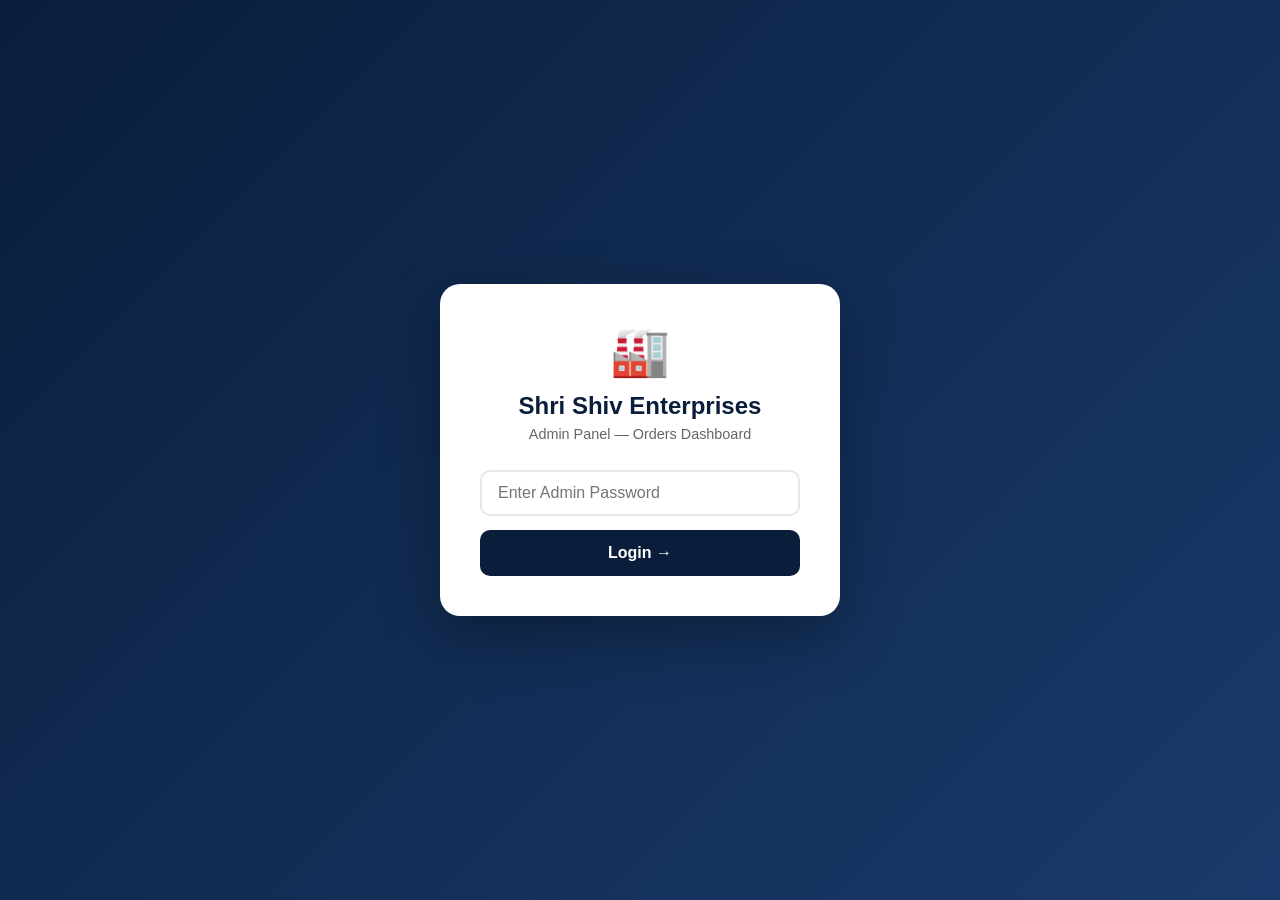
==== admin.html @ da97a552 "Add Admin Orders Panel — view all orders, stats, WhatsApp customer" ====
<!DOCTYPE html>
<html lang="en">
<head>
<meta charset="UTF-8">
<meta name="viewport" content="width=device-width, initial-scale=1.0">
<title>Admin Panel — Shri Shiv Enterprises</title>
<style>
  * { margin:0; padding:0; box-sizing:border-box; }
  body { font-family:'Segoe UI',sans-serif; background:#f0f4f8; min-height:100vh; }

  /* LOGIN */
  #loginScreen {
    display:flex; align-items:center; justify-content:center;
    min-height:100vh; background:linear-gradient(135deg,#0A1E3C,#1a3a6b);
  }
  .login-box {
    background:#fff; border-radius:20px; padding:40px; width:90%; max-width:400px;
    box-shadow:0 20px 60px rgba(0,0,0,0.3); text-align:center;
  }
  .login-box h1 { color:#0A1E3C; font-size:1.5rem; margin-bottom:6px; }
  .login-box p { color:#666; font-size:0.9rem; margin-bottom:28px; }
  .login-box input {
    width:100%; padding:12px 16px; border:2px solid #e5e7eb; border-radius:10px;
    font-size:1rem; margin-bottom:14px; outline:none; transition:border 0.2s;
  }
  .login-box input:focus { border-color:#0A1E3C; }
  .login-btn {
    width:100%; padding:14px; background:#0A1E3C; color:#fff; border:none;
    border-radius:10px; font-size:1rem; font-weight:700; cursor:pointer;
  }
  .login-btn:hover { background:#1a3a6b; }
  .login-error { color:#dc2626; font-size:0.85rem; margin-top:8px; display:none; }

  /* ADMIN PANEL */
  #adminPanel { display:none; }

  .topbar {
    background:#0A1E3C; color:#fff; padding:14px 20px;
    display:flex; align-items:center; justify-content:space-between;
    position:sticky; top:0; z-index:100;
  }
  .topbar h1 { font-size:1.1rem; }
  .topbar span { font-size:0.8rem; color:#C9A84C; }
  .logout-btn {
    background:#C9A84C; color:#0A1E3C; border:none; padding:8px 16px;
    border-radius:20px; font-weight:700; cursor:pointer; font-size:0.85rem;
  }

  .stats-row {
    display:grid; grid-template-columns:repeat(2,1fr); gap:12px;
    padding:16px; max-width:900px; margin:0 auto;
  }
  @media(min-width:600px){ .stats-row { grid-template-columns:repeat(4,1fr); } }
  .stat-card {
    background:#fff; border-radius:14px; padding:16px; text-align:center;
    box-shadow:0 2px 8px rgba(0,0,0,0.06);
  }
  .stat-card .num { font-size:1.8rem; font-weight:800; color:#0A1E3C; }
  .stat-card .lbl { font-size:0.75rem; color:#666; margin-top:4px; }

  .section { max-width:900px; margin:0 auto; padding:0 16px 20px; }
  .section h2 { color:#0A1E3C; font-size:1rem; font-weight:700; margin:16px 0 10px; }

  .order-card {
    background:#fff; border-radius:14px; padding:16px; margin-bottom:12px;
    box-shadow:0 2px 8px rgba(0,0,0,0.06); border-left:4px solid #C9A84C;
  }
  .order-header { display:flex; justify-content:space-between; align-items:flex-start; flex-wrap:wrap; gap:8px; }
  .order-id { font-weight:800; color:#0A1E3C; font-size:1rem; }
  .order-time { font-size:0.75rem; color:#999; }
  .order-amount { font-size:1.2rem; font-weight:800; color:#C9A84C; }
  .order-body { margin-top:10px; font-size:0.85rem; color:#444; line-height:1.7; }
  .order-body strong { color:#0A1E3C; }
  .items-list { margin-top:8px; background:#f8f9fc; border-radius:8px; padding:10px 12px; }
  .items-list div { font-size:0.83rem; color:#333; padding:2px 0; }
  .wa-btn {
    display:inline-flex; align-items:center; gap:6px;
    background:#25D366; color:#fff; padding:8px 16px; border-radius:20px;
    font-size:0.82rem; font-weight:700; text-decoration:none; margin-top:10px;
  }
  .badge {
    display:inline-block; padding:3px 10px; border-radius:20px;
    font-size:0.75rem; font-weight:700;
    background:#dcfce7; color:#16a34a;
  }
  .empty { text-align:center; padding:40px; color:#999; font-size:0.9rem; }

  .refresh-btn {
    display:block; margin:0 auto 16px; background:#0A1E3C; color:#fff;
    border:none; padding:10px 24px; border-radius:20px; font-weight:700;
    cursor:pointer; font-size:0.9rem;
  }
</style>
</head>
<body>

<!-- LOGIN SCREEN -->
<div id="loginScreen">
  <div class="login-box">
    <div style="font-size:3rem;margin-bottom:12px;">🏭</div>
    <h1>Shri Shiv Enterprises</h1>
    <p>Admin Panel — Orders Dashboard</p>
    <input type="password" id="adminPass" placeholder="Enter Admin Password" onkeydown="if(event.key==='Enter')doLogin()">
    <button class="login-btn" onclick="doLogin()">Login →</button>
    <div class="login-error" id="loginErr">❌ Wrong password!</div>
  </div>
</div>

<!-- ADMIN PANEL -->
<div id="adminPanel">
  <div class="topbar">
    <div>
      <h1>🏭 Shri Shiv Enterprises</h1>
      <span>Admin Orders Panel</span>
    </div>
    <button class="logout-btn" onclick="doLogout()">Logout</button>
  </div>

  <div class="stats-row" id="statsRow">
    <div class="stat-card"><div class="num" id="statTotal">0</div><div class="lbl">Total Orders</div></div>
    <div class="stat-card"><div class="num" id="statRevenue">₹0</div><div class="lbl">Total Revenue</div></div>
    <div class="stat-card"><div class="num" id="statToday">0</div><div class="lbl">Today's Orders</div></div>
    <div class="stat-card"><div class="num" id="statItems">0</div><div class="lbl">Items Sold</div></div>
  </div>

  <div class="section">
    <h2>📦 All Orders (Latest First)</h2>
    <button class="refresh-btn" onclick="loadOrders()">🔄 Refresh Orders</button>
    <div id="ordersList"></div>
  </div>
</div>

<script>
const ADMIN_PASSWORD = 'shrishiv2025';
const ORDERS_URL = 'https://raw.githubusercontent.com/shrishivnterprises/shrishiventerprises-website/main/orders_log.json?t=' + Date.now();

function doLogin() {
  const pass = document.getElementById('adminPass').value;
  if (pass === ADMIN_PASSWORD) {
    document.getElementById('loginScreen').style.display = 'none';
    document.getElementById('adminPanel').style.display = 'block';
    sessionStorage.setItem('sse_admin', '1');
    loadOrders();
  } else {
    document.getElementById('loginErr').style.display = 'block';
  }
}

function doLogout() {
  sessionStorage.removeItem('sse_admin');
  document.getElementById('loginScreen').style.display = 'flex';
  document.getElementById('adminPanel').style.display = 'none';
  document.getElementById('adminPass').value = '';
}

// Auto-login if session exists
if (sessionStorage.getItem('sse_admin')) {
  document.getElementById('loginScreen').style.display = 'none';
  document.getElementById('adminPanel').style.display = 'block';
  loadOrders();
}

async function loadOrders() {
  const listEl = document.getElementById('ordersList');
  listEl.innerHTML = '<div class="empty">Loading orders...</div>';

  try {
    const res = await fetch('https://raw.githubusercontent.com/shrishivnterprises/shrishiventerprises-website/main/orders_log.json?t=' + Date.now());
    const orders = await res.json();

    // Sort latest first
    orders.sort((a,b) => new Date(b.timestamp) - new Date(a.timestamp));

    // Stats
    const today = new Date().toDateString();
    const todayOrders = orders.filter(o => new Date(o.timestamp).toDateString() === today);
    const totalRevenue = orders.reduce((s,o) => s + (o.total||0), 0);
    const totalItems = orders.reduce((s,o) => s + (o.items||[]).reduce((si,i) => si + (i.qty||1), 0), 0);

    document.getElementById('statTotal').textContent = orders.length;
    document.getElementById('statRevenue').textContent = '₹' + totalRevenue.toLocaleString('en-IN');
    document.getElementById('statToday').textContent = todayOrders.length;
    document.getElementById('statItems').textContent = totalItems;

    if (orders.length === 0) {
      listEl.innerHTML = '<div class="empty">📭 Abhi koi order nahi hai</div>';
      return;
    }

    listEl.innerHTML = orders.map(o => {
      const dt = new Date(o.timestamp);
      const dateStr = dt.toLocaleDateString('en-IN', {day:'2-digit',month:'short',year:'numeric'});
      const timeStr = dt.toLocaleTimeString('en-IN', {hour:'2-digit',minute:'2-digit',hour12:true});

      const itemsHtml = (o.items||[]).map(i =>
        `<div>• ${i.name} x${i.qty} = ₹${i.qty * i.price}</div>`
      ).join('');

      const waMsg = encodeURIComponent(
        `🛒 *Order Confirm — ${o.order_id||''}*\n\nDhanyawad ${o.name} ji! Aapka order confirm ho gaya hai.\n\n📦 Items:\n${(o.items||[]).map(i=>`• ${i.name} x${i.qty}`).join('\n')}\n\n💰 Total: ₹${o.total}\n\nHum jaldi deliver karenge. 🙏\n— Shri Shiv Enterprises`
      );

      return `
        <div class="order-card">
          <div class="order-header">
            <div>
              <div class="order-id">🛒 ${o.order_id || 'SSE-'+Date.now()}</div>
              <div class="order-time">⏰ ${dateStr}, ${timeStr}</div>
            </div>
            <div>
              <div class="order-amount">₹${o.total||0}</div>
              <span class="badge">✅ ${o.payment||'UPI'}</span>
            </div>
          </div>
          <div class="order-body">
            <strong>👤 Customer:</strong> ${o.name||'N/A'}<br>
            <strong>📞 Phone:</strong> ${o.phone||'N/A'}<br>
            <strong>📍 Address:</strong> ${o.address||''}${o.city?', '+o.city:''}${o.pincode?' - '+o.pincode:''}<br>
            ${o.email ? `<strong>✉️ Email:</strong> ${o.email}<br>` : ''}
          </div>
          <div class="items-list">${itemsHtml || '<div>No items</div>'}</div>
          <a class="wa-btn" href="https://wa.me/${o.phone ? o.phone.replace(/[^0-9]/g,'').replace(/^0/,'91') : '916393539533'}?text=${waMsg}" target="_blank">
            💬 WhatsApp Customer
          </a>
        </div>
      `;
    }).join('');

  } catch(e) {
    listEl.innerHTML = '<div class="empty">❌ Orders load nahi huye. Internet check karein.</div>';
    console.error(e);
  }
}
</script>
</body>
</html>
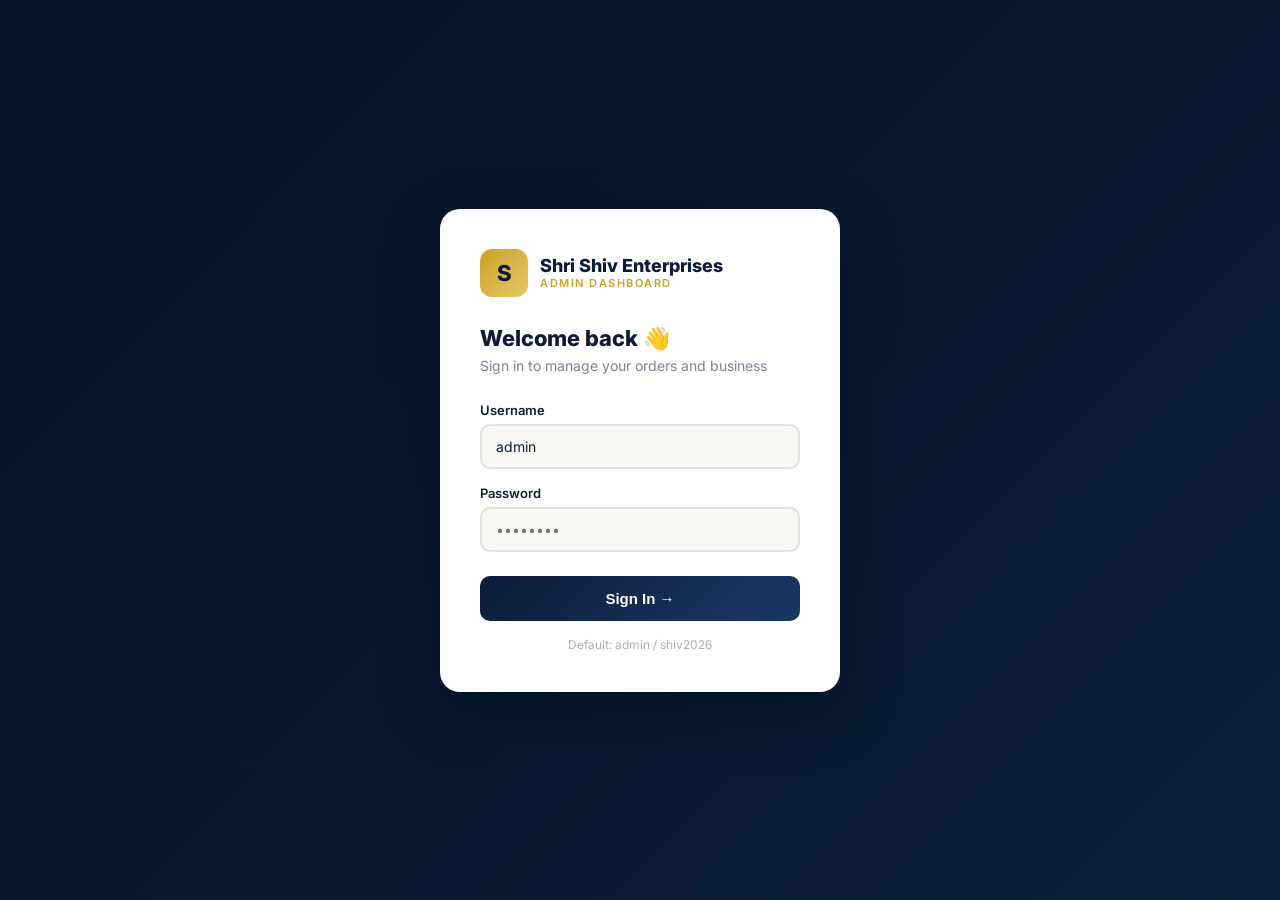
==== commit 6908e82a: "Fix: cart bar above WhatsApp + full admin dashboard with orders/stats/export" ====
--- a/admin.html
+++ b/admin.html
@@ -1,236 +1,478 @@
 <!DOCTYPE html>
 <html lang="en">
 <head>
-<meta charset="UTF-8">
-<meta name="viewport" content="width=device-width, initial-scale=1.0">
-<title>Admin Panel — Shri Shiv Enterprises</title>
+<meta charset="UTF-8"/>
+<meta name="viewport" content="width=device-width,initial-scale=1"/>
+<title>Admin Dashboard — Shri Shiv Enterprises</title>
+<link href="https://fonts.googleapis.com/css2?family=Inter:wght@400;500;600;700;800&display=swap" rel="stylesheet"/>
 <style>
-  * { margin:0; padding:0; box-sizing:border-box; }
-  body { font-family:'Segoe UI',sans-serif; background:#f0f4f8; min-height:100vh; }
-
-  /* LOGIN */
-  #loginScreen {
-    display:flex; align-items:center; justify-content:center;
-    min-height:100vh; background:linear-gradient(135deg,#0A1E3C,#1a3a6b);
-  }
-  .login-box {
-    background:#fff; border-radius:20px; padding:40px; width:90%; max-width:400px;
-    box-shadow:0 20px 60px rgba(0,0,0,0.3); text-align:center;
-  }
-  .login-box h1 { color:#0A1E3C; font-size:1.5rem; margin-bottom:6px; }
-  .login-box p { color:#666; font-size:0.9rem; margin-bottom:28px; }
-  .login-box input {
-    width:100%; padding:12px 16px; border:2px solid #e5e7eb; border-radius:10px;
-    font-size:1rem; margin-bottom:14px; outline:none; transition:border 0.2s;
-  }
-  .login-box input:focus { border-color:#0A1E3C; }
-  .login-btn {
-    width:100%; padding:14px; background:#0A1E3C; color:#fff; border:none;
-    border-radius:10px; font-size:1rem; font-weight:700; cursor:pointer;
-  }
-  .login-btn:hover { background:#1a3a6b; }
-  .login-error { color:#dc2626; font-size:0.85rem; margin-top:8px; display:none; }
-
-  /* ADMIN PANEL */
-  #adminPanel { display:none; }
-
-  .topbar {
-    background:#0A1E3C; color:#fff; padding:14px 20px;
-    display:flex; align-items:center; justify-content:space-between;
-    position:sticky; top:0; z-index:100;
-  }
-  .topbar h1 { font-size:1.1rem; }
-  .topbar span { font-size:0.8rem; color:#C9A84C; }
-  .logout-btn {
-    background:#C9A84C; color:#0A1E3C; border:none; padding:8px 16px;
-    border-radius:20px; font-weight:700; cursor:pointer; font-size:0.85rem;
-  }
-
-  .stats-row {
-    display:grid; grid-template-columns:repeat(2,1fr); gap:12px;
-    padding:16px; max-width:900px; margin:0 auto;
-  }
-  @media(min-width:600px){ .stats-row { grid-template-columns:repeat(4,1fr); } }
-  .stat-card {
-    background:#fff; border-radius:14px; padding:16px; text-align:center;
-    box-shadow:0 2px 8px rgba(0,0,0,0.06);
-  }
-  .stat-card .num { font-size:1.8rem; font-weight:800; color:#0A1E3C; }
-  .stat-card .lbl { font-size:0.75rem; color:#666; margin-top:4px; }
-
-  .section { max-width:900px; margin:0 auto; padding:0 16px 20px; }
-  .section h2 { color:#0A1E3C; font-size:1rem; font-weight:700; margin:16px 0 10px; }
-
-  .order-card {
-    background:#fff; border-radius:14px; padding:16px; margin-bottom:12px;
-    box-shadow:0 2px 8px rgba(0,0,0,0.06); border-left:4px solid #C9A84C;
-  }
-  .order-header { display:flex; justify-content:space-between; align-items:flex-start; flex-wrap:wrap; gap:8px; }
-  .order-id { font-weight:800; color:#0A1E3C; font-size:1rem; }
-  .order-time { font-size:0.75rem; color:#999; }
-  .order-amount { font-size:1.2rem; font-weight:800; color:#C9A84C; }
-  .order-body { margin-top:10px; font-size:0.85rem; color:#444; line-height:1.7; }
-  .order-body strong { color:#0A1E3C; }
-  .items-list { margin-top:8px; background:#f8f9fc; border-radius:8px; padding:10px 12px; }
-  .items-list div { font-size:0.83rem; color:#333; padding:2px 0; }
-  .wa-btn {
-    display:inline-flex; align-items:center; gap:6px;
-    background:#25D366; color:#fff; padding:8px 16px; border-radius:20px;
-    font-size:0.82rem; font-weight:700; text-decoration:none; margin-top:10px;
-  }
-  .badge {
-    display:inline-block; padding:3px 10px; border-radius:20px;
-    font-size:0.75rem; font-weight:700;
-    background:#dcfce7; color:#16a34a;
-  }
-  .empty { text-align:center; padding:40px; color:#999; font-size:0.9rem; }
-
-  .refresh-btn {
-    display:block; margin:0 auto 16px; background:#0A1E3C; color:#fff;
-    border:none; padding:10px 24px; border-radius:20px; font-weight:700;
-    cursor:pointer; font-size:0.9rem;
-  }
+*,*::before,*::after{box-sizing:border-box;margin:0;padding:0}
+:root{--navy:#0b1d3a;--gold:#c9a227;--bg:#f8f7f3;--white:#fff;--border:rgba(11,29,58,0.1);--green:#10b981;--red:#ef4444;--orange:#f59e0b}
+body{font-family:'Inter',sans-serif;background:var(--bg);color:var(--navy)}
+
+/* LOGIN */
+.login-page{min-height:100vh;display:flex;align-items:center;justify-content:center;background:linear-gradient(135deg,#061226,#0b1d3a)}
+.login-card{background:white;border-radius:20px;padding:40px;width:100%;max-width:400px;box-shadow:0 20px 60px rgba(0,0,0,.3)}
+.login-logo{display:flex;align-items:center;gap:12px;margin-bottom:28px}
+.login-logo-box{width:48px;height:48px;border-radius:12px;background:linear-gradient(135deg,#c9a227,#e7c768);display:flex;align-items:center;justify-content:center;font-size:22px;font-weight:800;color:var(--navy)}
+.login-logo-text h2{font-size:18px;font-weight:800;color:var(--navy)}
+.login-logo-text p{font-size:11px;color:#c9a227;font-weight:600;text-transform:uppercase;letter-spacing:1.5px}
+.login-title{font-size:22px;font-weight:800;color:var(--navy);margin-bottom:6px}
+.login-sub{font-size:14px;color:rgba(11,29,58,.55);margin-bottom:28px}
+.form-group{margin-bottom:16px}
+.form-label{display:block;font-size:13px;font-weight:600;color:var(--navy);margin-bottom:6px}
+.form-input{width:100%;padding:12px 14px;border:2px solid var(--border);border-radius:10px;font-size:14px;color:var(--navy);background:var(--bg);outline:none;transition:border .2s;font-family:inherit}
+.form-input:focus{border-color:var(--gold);background:white}
+.login-btn{width:100%;padding:14px;background:linear-gradient(135deg,var(--navy),#1a3866);color:white;border-radius:10px;font-size:15px;font-weight:700;margin-top:8px;cursor:pointer;border:none;transition:all .2s}
+.login-btn:hover{opacity:.9;transform:translateY(-1px)}
+.login-err{color:#ef4444;font-size:13px;margin-top:8px;display:none}
+
+/* DASHBOARD */
+.dashboard{display:none}
+.topbar{background:white;border-bottom:1px solid var(--border);padding:14px 24px;display:flex;align-items:center;justify-content:space-between;position:sticky;top:0;z-index:100;box-shadow:0 1px 8px rgba(0,0,0,.06)}
+.topbar-left{display:flex;align-items:center;gap:12px}
+.topbar-logo{width:38px;height:38px;border-radius:10px;background:linear-gradient(135deg,#c9a227,#e7c768);display:flex;align-items:center;justify-content:center;font-size:18px;font-weight:800;color:var(--navy)}
+.topbar-title{font-size:16px;font-weight:800;color:var(--navy)}
+.topbar-sub{font-size:12px;color:rgba(11,29,58,.4);font-weight:500}
+.topbar-right{display:flex;align-items:center;gap:12px}
+.admin-badge{background:rgba(201,162,39,.1);color:var(--gold);font-size:12px;font-weight:700;padding:5px 12px;border-radius:20px;border:1px solid rgba(201,162,39,.2)}
+.logout-btn{padding:8px 16px;border:1.5px solid var(--border);border-radius:8px;font-size:13px;font-weight:600;color:rgba(11,29,58,.6);cursor:pointer;background:white;transition:all .2s}
+.logout-btn:hover{border-color:var(--navy);color:var(--navy)}
+
+.main{max-width:1200px;margin:0 auto;padding:28px 20px}
+
+/* STATS */
+.stats-grid{display:grid;grid-template-columns:repeat(2,1fr);gap:16px;margin-bottom:28px}
+@media(min-width:768px){.stats-grid{grid-template-columns:repeat(4,1fr)}}
+.stat-card{background:white;border-radius:16px;padding:20px;border:1px solid var(--border);box-shadow:0 2px 8px rgba(0,0,0,.04)}
+.stat-icon{width:44px;height:44px;border-radius:12px;display:flex;align-items:center;justify-content:center;font-size:20px;margin-bottom:12px}
+.stat-num{font-size:28px;font-weight:800;color:var(--navy);line-height:1}
+.stat-label{font-size:13px;color:rgba(11,29,58,.5);margin-top:4px;font-weight:500}
+.stat-change{font-size:11px;font-weight:700;margin-top:6px;padding:2px 8px;border-radius:20px;display:inline-block}
+.stat-up{background:#d1fae5;color:#059669}
+.stat-down{background:#fee2e2;color:#dc2626}
+
+/* TABS */
+.tabs{display:flex;gap:4px;background:white;border-radius:12px;padding:6px;border:1px solid var(--border);margin-bottom:24px;overflow-x:auto}
+.tab{padding:10px 20px;border-radius:8px;font-size:14px;font-weight:600;cursor:pointer;white-space:nowrap;transition:all .2s;color:rgba(11,29,58,.5)}
+.tab.active{background:var(--navy);color:white}
+
+/* TABLE */
+.table-card{background:white;border-radius:16px;border:1px solid var(--border);overflow:hidden;box-shadow:0 2px 8px rgba(0,0,0,.04)}
+.table-header{padding:20px 24px;border-bottom:1px solid var(--border);display:flex;justify-content:space-between;align-items:center;flex-wrap:wrap;gap:12px}
+.table-header h3{font-size:16px;font-weight:700;color:var(--navy)}
+.table-search{padding:9px 14px;border:1.5px solid var(--border);border-radius:8px;font-size:14px;outline:none;width:220px}
+.table-search:focus{border-color:var(--gold)}
+table{width:100%;border-collapse:collapse}
+th{background:var(--bg);padding:12px 16px;text-align:left;font-size:12px;font-weight:700;text-transform:uppercase;letter-spacing:.5px;color:rgba(11,29,58,.5);border-bottom:1px solid var(--border)}
+td{padding:14px 16px;font-size:14px;border-bottom:1px solid rgba(11,29,58,.04)}
+tr:last-child td{border-bottom:none}
+tr:hover td{background:rgba(11,29,58,.02)}
+.status-badge{padding:4px 10px;border-radius:20px;font-size:11px;font-weight:700}
+.status-paid{background:#d1fae5;color:#059669}
+.status-cod{background:#fef3c7;color:#d97706}
+.status-pending{background:#fee2e2;color:#dc2626}
+.view-btn{padding:6px 14px;border-radius:7px;font-size:12px;font-weight:600;cursor:pointer;background:rgba(11,29,58,.06);color:var(--navy);border:none;transition:all .2s}
+.view-btn:hover{background:var(--navy);color:white}
+
+/* ORDER DETAIL MODAL */
+.modal-overlay{position:fixed;inset:0;background:rgba(0,0,0,.5);z-index:200;display:none;align-items:center;justify-content:center;padding:20px}
+.modal-overlay.open{display:flex}
+.modal{background:white;border-radius:20px;padding:32px;width:100%;max-width:560px;max-height:90vh;overflow-y:auto}
+.modal h3{font-size:20px;font-weight:800;color:var(--navy);margin-bottom:20px}
+.modal-close{float:right;cursor:pointer;font-size:22px;color:rgba(11,29,58,.4);margin-top:-4px}
+.detail-grid{display:grid;grid-template-columns:1fr 1fr;gap:12px;margin-bottom:20px}
+.detail-item{background:var(--bg);border-radius:10px;padding:14px}
+.detail-label{font-size:11px;font-weight:700;text-transform:uppercase;letter-spacing:.5px;color:rgba(11,29,58,.4);margin-bottom:4px}
+.detail-value{font-size:14px;font-weight:600;color:var(--navy)}
+.products-list{background:var(--bg);border-radius:10px;padding:14px;margin-bottom:16px}
+.products-list h4{font-size:12px;font-weight:700;text-transform:uppercase;letter-spacing:.5px;color:rgba(11,29,58,.4);margin-bottom:10px}
+.product-item{font-size:14px;padding:6px 0;border-bottom:1px solid var(--border);display:flex;justify-content:space-between}
+.product-item:last-child{border:none}
+.modal-actions{display:flex;gap:10px;flex-wrap:wrap}
+.modal-btn{padding:10px 20px;border-radius:8px;font-size:14px;font-weight:700;cursor:pointer;transition:all .2s;border:none}
+.modal-btn-primary{background:var(--navy);color:white}
+.modal-btn-gold{background:linear-gradient(135deg,var(--gold),#e7c768);color:var(--navy)}
+.modal-btn-outline{background:white;color:var(--navy);border:1.5px solid var(--border)}
+
+/* EMPTY STATE */
+.empty-state{text-align:center;padding:60px 20px;color:rgba(11,29,58,.4)}
+.empty-icon{font-size:48px;margin-bottom:12px}
+
+/* SUMMARY CHARTS */
+.charts-grid{display:grid;grid-template-columns:1fr;gap:16px;margin-bottom:28px}
+@media(min-width:768px){.charts-grid{grid-template-columns:1fr 1fr}}
+.chart-card{background:white;border-radius:16px;padding:20px;border:1px solid var(--border);box-shadow:0 2px 8px rgba(0,0,0,.04)}
+.chart-card h4{font-size:15px;font-weight:700;color:var(--navy);margin-bottom:16px}
+.bar-item{margin-bottom:12px}
+.bar-label{display:flex;justify-content:space-between;font-size:13px;margin-bottom:5px}
+.bar-label span:first-child{font-weight:500;color:var(--navy)}
+.bar-label span:last-child{font-weight:700;color:var(--navy)}
+.bar-track{background:var(--bg);border-radius:100px;height:8px;overflow:hidden}
+.bar-fill{height:100%;border-radius:100px;background:linear-gradient(90deg,var(--gold),#e7c768);transition:width .6s ease}
+.recent-activity{background:white;border-radius:16px;padding:20px;border:1px solid var(--border);box-shadow:0 2px 8px rgba(0,0,0,.04)}
+.activity-item{display:flex;align-items:flex-start;gap:12px;padding:12px 0;border-bottom:1px solid var(--border)}
+.activity-item:last-child{border:none}
+.activity-dot{width:10px;height:10px;border-radius:50%;flex-shrink:0;margin-top:4px}
+.dot-green{background:var(--green)}
+.dot-gold{background:var(--gold)}
+.activity-text{font-size:13px;color:var(--navy);flex:1}
+.activity-time{font-size:11px;color:rgba(11,29,58,.4)}
+
+/* SETTINGS */
+.settings-grid{display:grid;grid-template-columns:1fr;gap:16px}
+@media(min-width:768px){.settings-grid{grid-template-columns:1fr 1fr}}
+.settings-card{background:white;border-radius:16px;padding:24px;border:1px solid var(--border)}
+.settings-card h4{font-size:15px;font-weight:700;color:var(--navy);margin-bottom:16px;padding-bottom:12px;border-bottom:1px solid var(--border)}
+.settings-row{display:flex;justify-content:space-between;align-items:center;padding:10px 0;border-bottom:1px solid rgba(11,29,58,.04)}
+.settings-row:last-child{border:none}
+.settings-row-label{font-size:14px;font-weight:500;color:var(--navy)}
+.settings-row-val{font-size:13px;color:rgba(11,29,58,.55)}
+.toggle{width:44px;height:24px;border-radius:12px;background:#e5e7eb;cursor:pointer;position:relative;transition:background .2s;flex-shrink:0}
+.toggle.on{background:var(--green)}
+.toggle::after{content:'';position:absolute;top:3px;left:3px;width:18px;height:18px;border-radius:50%;background:white;transition:left .2s;box-shadow:0 1px 4px rgba(0,0,0,.2)}
+.toggle.on::after{left:23px}
+
+@media(max-width:600px){
+.stats-grid{grid-template-columns:repeat(2,1fr)}
+.detail-grid{grid-template-columns:1fr}
+table{font-size:13px}
+td,th{padding:10px 12px}
+}
 </style>
 </head>
 <body>
 
-<!-- LOGIN SCREEN -->
-<div id="loginScreen">
-  <div class="login-box">
-    <div style="font-size:3rem;margin-bottom:12px;">🏭</div>
-    <h1>Shri Shiv Enterprises</h1>
-    <p>Admin Panel — Orders Dashboard</p>
-    <input type="password" id="adminPass" placeholder="Enter Admin Password" onkeydown="if(event.key==='Enter')doLogin()">
-    <button class="login-btn" onclick="doLogin()">Login →</button>
-    <div class="login-error" id="loginErr">❌ Wrong password!</div>
+<!-- LOGIN -->
+<div class="login-page" id="loginPage">
+  <div class="login-card">
+    <div class="login-logo">
+      <div class="login-logo-box">S</div>
+      <div class="login-logo-text"><h2>Shri Shiv Enterprises</h2><p>Admin Dashboard</p></div>
+    </div>
+    <h2 class="login-title">Welcome back 👋</h2>
+    <p class="login-sub">Sign in to manage your orders and business</p>
+    <div class="form-group">
+      <label class="form-label">Username</label>
+      <input class="form-input" id="loginUser" type="text" placeholder="admin" value="admin"/>
+    </div>
+    <div class="form-group">
+      <label class="form-label">Password</label>
+      <input class="form-input" id="loginPass" type="password" placeholder="••••••••" onkeydown="if(event.key==='Enter')doLogin()"/>
+    </div>
+    <button class="login-btn" onclick="doLogin()">Sign In →</button>
+    <p class="login-err" id="loginErr">❌ Wrong credentials. Try admin / shiv2026</p>
+    <p style="font-size:12px;color:rgba(11,29,58,.35);margin-top:16px;text-align:center">Default: admin / shiv2026</p>
   </div>
 </div>
 
-<!-- ADMIN PANEL -->
-<div id="adminPanel">
+<!-- DASHBOARD -->
+<div class="dashboard" id="dashboardPage">
   <div class="topbar">
-    <div>
-      <h1>🏭 Shri Shiv Enterprises</h1>
-      <span>Admin Orders Panel</span>
-    </div>
-    <button class="logout-btn" onclick="doLogout()">Logout</button>
+    <div class="topbar-left">
+      <div class="topbar-logo">S</div>
+      <div>
+        <div class="topbar-title">Shri Shiv Admin</div>
+        <div class="topbar-sub">Dashboard</div>
+      </div>
+    </div>
+    <div class="topbar-right">
+      <span class="admin-badge">👤 Admin</span>
+      <button class="logout-btn" onclick="doLogout()">Logout</button>
+    </div>
   </div>
 
-  <div class="stats-row" id="statsRow">
-    <div class="stat-card"><div class="num" id="statTotal">0</div><div class="lbl">Total Orders</div></div>
-    <div class="stat-card"><div class="num" id="statRevenue">₹0</div><div class="lbl">Total Revenue</div></div>
-    <div class="stat-card"><div class="num" id="statToday">0</div><div class="lbl">Today's Orders</div></div>
-    <div class="stat-card"><div class="num" id="statItems">0</div><div class="lbl">Items Sold</div></div>
-  </div>
-
-  <div class="section">
-    <h2>📦 All Orders (Latest First)</h2>
-    <button class="refresh-btn" onclick="loadOrders()">🔄 Refresh Orders</button>
-    <div id="ordersList"></div>
+  <div class="main">
+    <!-- TABS -->
+    <div class="tabs">
+      <div class="tab active" onclick="switchTab('overview',this)">📊 Overview</div>
+      <div class="tab" onclick="switchTab('orders',this)">📦 Orders</div>
+      <div class="tab" onclick="switchTab('products',this)">📓 Products</div>
+      <div class="tab" onclick="switchTab('settings',this)">⚙️ Settings</div>
+    </div>
+
+    <!-- OVERVIEW TAB -->
+    <div id="tab-overview">
+      <div class="stats-grid" id="statsGrid"></div>
+      <div class="charts-grid">
+        <div class="chart-card">
+          <h4>📈 Sales by Category</h4>
+          <div id="categoryChart"></div>
+        </div>
+        <div class="chart-card">
+          <h4>🕐 Recent Activity</h4>
+          <div id="recentActivity"></div>
+        </div>
+      </div>
+    </div>
+
+    <!-- ORDERS TAB -->
+    <div id="tab-orders" style="display:none">
+      <div class="table-card">
+        <div class="table-header">
+          <h3>📦 All Orders</h3>
+          <input class="table-search" id="orderSearch" placeholder="Search orders..." oninput="renderOrdersTable()"/>
+        </div>
+        <div style="overflow-x:auto">
+          <table>
+            <thead><tr><th>Order ID</th><th>Customer</th><th>Products</th><th>Total</th><th>Payment</th><th>Status</th><th>Action</th></tr></thead>
+            <tbody id="ordersTableBody"></tbody>
+          </table>
+        </div>
+      </div>
+    </div>
+
+    <!-- PRODUCTS TAB -->
+    <div id="tab-products" style="display:none">
+      <div class="table-card">
+        <div class="table-header">
+          <h3>📓 Product Performance</h3>
+          <span style="font-size:13px;color:rgba(11,29,58,.5)">Based on orders received</span>
+        </div>
+        <div style="overflow-x:auto">
+          <table>
+            <thead><tr><th>Product</th><th>Category</th><th>Price</th><th>Orders</th><th>Revenue</th><th>Status</th></tr></thead>
+            <tbody id="productsTableBody"></tbody>
+          </table>
+        </div>
+      </div>
+    </div>
+
+    <!-- SETTINGS TAB -->
+    <div id="tab-settings" style="display:none">
+      <div class="settings-grid">
+        <div class="settings-card">
+          <h4>🏪 Business Info</h4>
+          <div class="settings-row"><span class="settings-row-label">Company</span><span class="settings-row-val">Shri Shiv Enterprises</span></div>
+          <div class="settings-row"><span class="settings-row-label">GSTIN</span><span class="settings-row-val">09BYUPP5969E2ZF</span></div>
+          <div class="settings-row"><span class="settings-row-label">Phone</span><span class="settings-row-val">+91 6393539533</span></div>
+          <div class="settings-row"><span class="settings-row-label">Email</span><span class="settings-row-val">shrishiventerprises2025@gmail.com</span></div>
+          <div class="settings-row"><span class="settings-row-label">Address</span><span class="settings-row-val">Khadepur, Kanpur UP</span></div>
+        </div>
+        <div class="settings-card">
+          <h4>🔔 Notifications</h4>
+          <div class="settings-row"><span class="settings-row-label">WhatsApp Alerts</span><div class="toggle on" onclick="this.classList.toggle('on')"></div></div>
+          <div class="settings-row"><span class="settings-row-label">Email Alerts</span><div class="toggle on" onclick="this.classList.toggle('on')"></div></div>
+          <div class="settings-row"><span class="settings-row-label">New Order Sound</span><div class="toggle on" onclick="this.classList.toggle('on')"></div></div>
+          <div class="settings-row"><span class="settings-row-label">Daily Reports</span><div class="toggle" onclick="this.classList.toggle('on')"></div></div>
+        </div>
+        <div class="settings-card">
+          <h4>💳 Payment Settings</h4>
+          <div class="settings-row"><span class="settings-row-label">Razorpay</span><span class="settings-row-val" style="color:var(--green);font-weight:700">Demo Mode</span></div>
+          <div class="settings-row"><span class="settings-row-label">Cash on Delivery</span><span class="settings-row-val" style="color:var(--green);font-weight:700">Active ✓</span></div>
+          <div class="settings-row"><span class="settings-row-label">Free Shipping Above</span><span class="settings-row-val">₹999</span></div>
+          <div class="settings-row"><span class="settings-row-label">GST Rate</span><span class="settings-row-val">12%</span></div>
+        </div>
+        <div class="settings-card">
+          <h4>🔗 Quick Links</h4>
+          <div class="settings-row"><a href="/" target="_blank" style="color:var(--gold);font-weight:600;font-size:14px">🌐 View Website →</a></div>
+          <div class="settings-row"><span class="settings-row-label">Export Orders (CSV)</span><button onclick="exportCSV()" style="background:var(--navy);color:white;padding:6px 14px;border-radius:7px;font-size:12px;font-weight:600;cursor:pointer;border:none">Export</button></div>
+          <div class="settings-row"><span class="settings-row-label">Clear Demo Orders</span><button onclick="clearOrders()" style="background:#fee2e2;color:#dc2626;padding:6px 14px;border-radius:7px;font-size:12px;font-weight:600;cursor:pointer;border:none">Clear</button></div>
+        </div>
+      </div>
+    </div>
   </div>
 </div>
 
+<!-- ORDER DETAIL MODAL -->
+<div class="modal-overlay" id="modalOverlay" onclick="closeModal(event)">
+  <div class="modal" id="modalContent"></div>
+</div>
+
 <script>
-const ADMIN_PASSWORD = 'shrishiv2025';
-const ORDERS_URL = 'https://raw.githubusercontent.com/shrishivnterprises/shrishiventerprises-website/main/orders_log.json?t=' + Date.now();
-
-function doLogin() {
-  const pass = document.getElementById('adminPass').value;
-  if (pass === ADMIN_PASSWORD) {
-    document.getElementById('loginScreen').style.display = 'none';
-    document.getElementById('adminPanel').style.display = 'block';
-    sessionStorage.setItem('sse_admin', '1');
-    loadOrders();
+// ===== AUTH =====
+function doLogin(){
+  const u=document.getElementById('loginUser').value.trim();
+  const p=document.getElementById('loginPass').value.trim();
+  if((u==='admin'&&p==='shiv2026')||(u==='shiv'&&p==='shiv2026')){
+    document.getElementById('loginPage').style.display='none';
+    document.getElementById('dashboardPage').style.display='block';
+    loadDashboard();
   } else {
-    document.getElementById('loginErr').style.display = 'block';
+    document.getElementById('loginErr').style.display='block';
   }
 }
-
-function doLogout() {
-  sessionStorage.removeItem('sse_admin');
-  document.getElementById('loginScreen').style.display = 'flex';
-  document.getElementById('adminPanel').style.display = 'none';
-  document.getElementById('adminPass').value = '';
-}
-
-// Auto-login if session exists
-if (sessionStorage.getItem('sse_admin')) {
-  document.getElementById('loginScreen').style.display = 'none';
-  document.getElementById('adminPanel').style.display = 'block';
-  loadOrders();
-}
-
-async function loadOrders() {
-  const listEl = document.getElementById('ordersList');
-  listEl.innerHTML = '<div class="empty">Loading orders...</div>';
-
-  try {
-    const res = await fetch('https://raw.githubusercontent.com/shrishivnterprises/shrishiventerprises-website/main/orders_log.json?t=' + Date.now());
-    const orders = await res.json();
-
-    // Sort latest first
-    orders.sort((a,b) => new Date(b.timestamp) - new Date(a.timestamp));
-
-    // Stats
-    const today = new Date().toDateString();
-    const todayOrders = orders.filter(o => new Date(o.timestamp).toDateString() === today);
-    const totalRevenue = orders.reduce((s,o) => s + (o.total||0), 0);
-    const totalItems = orders.reduce((s,o) => s + (o.items||[]).reduce((si,i) => si + (i.qty||1), 0), 0);
-
-    document.getElementById('statTotal').textContent = orders.length;
-    document.getElementById('statRevenue').textContent = '₹' + totalRevenue.toLocaleString('en-IN');
-    document.getElementById('statToday').textContent = todayOrders.length;
-    document.getElementById('statItems').textContent = totalItems;
-
-    if (orders.length === 0) {
-      listEl.innerHTML = '<div class="empty">📭 Abhi koi order nahi hai</div>';
-      return;
-    }
-
-    listEl.innerHTML = orders.map(o => {
-      const dt = new Date(o.timestamp);
-      const dateStr = dt.toLocaleDateString('en-IN', {day:'2-digit',month:'short',year:'numeric'});
-      const timeStr = dt.toLocaleTimeString('en-IN', {hour:'2-digit',minute:'2-digit',hour12:true});
-
-      const itemsHtml = (o.items||[]).map(i =>
-        `<div>• ${i.name} x${i.qty} = ₹${i.qty * i.price}</div>`
-      ).join('');
-
-      const waMsg = encodeURIComponent(
-        `🛒 *Order Confirm — ${o.order_id||''}*\n\nDhanyawad ${o.name} ji! Aapka order confirm ho gaya hai.\n\n📦 Items:\n${(o.items||[]).map(i=>`• ${i.name} x${i.qty}`).join('\n')}\n\n💰 Total: ₹${o.total}\n\nHum jaldi deliver karenge. 🙏\n— Shri Shiv Enterprises`
-      );
-
-      return `
-        <div class="order-card">
-          <div class="order-header">
-            <div>
-              <div class="order-id">🛒 ${o.order_id || 'SSE-'+Date.now()}</div>
-              <div class="order-time">⏰ ${dateStr}, ${timeStr}</div>
-            </div>
-            <div>
-              <div class="order-amount">₹${o.total||0}</div>
-              <span class="badge">✅ ${o.payment||'UPI'}</span>
-            </div>
-          </div>
-          <div class="order-body">
-            <strong>👤 Customer:</strong> ${o.name||'N/A'}<br>
-            <strong>📞 Phone:</strong> ${o.phone||'N/A'}<br>
-            <strong>📍 Address:</strong> ${o.address||''}${o.city?', '+o.city:''}${o.pincode?' - '+o.pincode:''}<br>
-            ${o.email ? `<strong>✉️ Email:</strong> ${o.email}<br>` : ''}
-          </div>
-          <div class="items-list">${itemsHtml || '<div>No items</div>'}</div>
-          <a class="wa-btn" href="https://wa.me/${o.phone ? o.phone.replace(/[^0-9]/g,'').replace(/^0/,'91') : '916393539533'}?text=${waMsg}" target="_blank">
-            💬 WhatsApp Customer
-          </a>
-        </div>
-      `;
-    }).join('');
-
-  } catch(e) {
-    listEl.innerHTML = '<div class="empty">❌ Orders load nahi huye. Internet check karein.</div>';
-    console.error(e);
+function doLogout(){
+  document.getElementById('loginPage').style.display='flex';
+  document.getElementById('dashboardPage').style.display='none';
+}
+
+// ===== DEMO ORDERS DATA =====
+const DEMO_ORDERS = [
+  {id:'SSE001',name:'Rajesh Kumar',phone:'+91 98765 43210',email:'rajesh@example.com',city:'Delhi',state:'Delhi',address:'12 Chandni Chowk, Delhi',products:'Premium School Notebook 200 Pages x2, Single Line Exercise Book x5',total:328,payment:'Online (Razorpay)',status:'Paid',date:'2026-06-30 11:45'},
+  {id:'SSE002',name:'Anita Sharma',phone:'+91 87654 32109',email:'anita@dpslucknow.edu',city:'Lucknow',state:'UP',address:'DPS School, Gomti Nagar, Lucknow',products:'School Notebook Bundle (Pack of 12) x3',total:1797,payment:'Online (Razorpay)',status:'Paid',date:'2026-06-30 11:30'},
+  {id:'SSE003',name:'Suresh Patel',phone:'+91 76543 21098',email:'suresh@example.com',city:'Mumbai',state:'Maharashtra',address:'45 Link Road, Andheri West, Mumbai',products:'A4 Hardbound Notebook 192 Pages x10',total:1508,payment:'Cash on Delivery',status:'Pending',date:'2026-06-30 10:55'},
+  {id:'SSE004',name:'Megha Reddy',phone:'+91 65432 10987',email:'procurement@itcorp.com',city:'Hyderabad',state:'Telangana',address:'IT Park, Hitech City, Hyderabad',products:'Office Register 384 Pages x20, A4 Spiral Notebook x15',total:5650,payment:'Online (Razorpay)',status:'Paid',date:'2026-06-30 10:20'},
+  {id:'SSE005',name:'Vikram Singh',phone:'+91 54321 09876',email:'vikram@example.com',city:'Kanpur',state:'UP',address:'Civil Lines, Kanpur',products:'Drawing Book A4 Top Spiral x8',total:616,payment:'Cash on Delivery',status:'Pending',date:'2026-06-29 16:40'},
+  {id:'SSE006',name:'Priya Gupta',phone:'+91 43210 98765',email:'priya@example.com',city:'Agra',state:'UP',address:'Taj Ganj, Agra',products:'Single Line Exercise Book 172 Pages x12',total:578,payment:'Online (Razorpay)',status:'Paid',date:'2026-06-29 14:15'},
+];
+
+const PRODUCTS_DATA = [
+  {name:'Premium School Notebook 200 Pages',cat:'School Notebooks',price:65,orders:48,revenue:3120},
+  {name:'Single Line Exercise Book 172 Pages',cat:'Exercise Books',price:42,orders:67,revenue:2814},
+  {name:'School Notebook Bundle (Pack of 12)',cat:'School Notebooks',price:599,orders:23,revenue:13777},
+  {name:'A4 Hardbound Notebook 192 Pages',cat:'A4 Notebooks',price:145,orders:35,revenue:5075},
+  {name:'Office Register 384 Pages',cat:'Office Registers',price:220,orders:29,revenue:6380},
+  {name:'Drawing Book A4 Top Spiral',cat:'Drawing Books',price:75,orders:41,revenue:3075},
+];
+
+let allOrders = [...DEMO_ORDERS];
+// Merge real orders from website localStorage if any
+try{
+  const real = JSON.parse(localStorage.getItem('sse_all_orders')||'[]');
+  allOrders = [...real, ...DEMO_ORDERS];
+} catch(e){}
+
+// ===== TABS =====
+function switchTab(name, el){
+  document.querySelectorAll('.tab').forEach(t=>t.classList.remove('active'));
+  el.classList.add('active');
+  ['overview','orders','products','settings'].forEach(t=>{
+    document.getElementById('tab-'+t).style.display = t===name?'block':'none';
+  });
+}
+
+// ===== LOAD DASHBOARD =====
+function loadDashboard(){
+  renderStats();
+  renderCategoryChart();
+  renderActivity();
+  renderOrdersTable();
+  renderProductsTable();
+}
+
+function renderStats(){
+  const total = allOrders.length;
+  const revenue = allOrders.filter(o=>o.status==='Paid').reduce((a,b)=>a+b.total,0);
+  const pending = allOrders.filter(o=>o.status==='Pending').length;
+  const cities = new Set(allOrders.map(o=>o.city)).size;
+  document.getElementById('statsGrid').innerHTML = `
+    <div class="stat-card"><div class="stat-icon" style="background:#dbeafe">📦</div><div class="stat-num">${total}</div><div class="stat-label">Total Orders</div><span class="stat-change stat-up">+${Math.floor(total*.2)} today</span></div>
+    <div class="stat-card"><div class="stat-icon" style="background:#d1fae5">💰</div><div class="stat-num">₹${revenue.toLocaleString()}</div><div class="stat-label">Revenue (Paid)</div><span class="stat-change stat-up">GST incl.</span></div>
+    <div class="stat-card"><div class="stat-icon" style="background:#fef3c7">⏳</div><div class="stat-num">${pending}</div><div class="stat-label">Pending Orders</div><span class="stat-change stat-down">Need attention</span></div>
+    <div class="stat-card"><div class="stat-icon" style="background:#ede9fe">🗺️</div><div class="stat-num">${cities}</div><div class="stat-label">Cities Reached</div><span class="stat-change stat-up">Pan-India</span></div>`;
+}
+
+function renderCategoryChart(){
+  const cats = {};
+  allOrders.forEach(o=>{
+    o.products.split(', ').forEach(p=>{
+      const name = p.split(' x')[0];
+      cats[name] = (cats[name]||0) + 1;
+    });
+  });
+  const sorted = Object.entries(cats).sort((a,b)=>b[1]-a[1]).slice(0,5);
+  const max = sorted[0]?.[1]||1;
+  document.getElementById('categoryChart').innerHTML = sorted.map(([name,count])=>`
+    <div class="bar-item">
+      <div class="bar-label"><span>${name.length>28?name.slice(0,28)+'...':name}</span><span>${count} orders</span></div>
+      <div class="bar-track"><div class="bar-fill" style="width:${(count/max)*100}%"></div></div>
+    </div>`).join('');
+}
+
+function renderActivity(){
+  document.getElementById('recentActivity').innerHTML = allOrders.slice(0,5).map(o=>`
+    <div class="activity-item">
+      <div class="activity-dot ${o.status==='Paid'?'dot-green':'dot-gold'}"></div>
+      <div class="activity-text"><strong>${o.name}</strong> from ${o.city} placed an order of <strong>₹${o.total}</strong></div>
+      <div class="activity-time">${o.date.split(' ')[1]}</div>
+    </div>`).join('');
+}
+
+function renderOrdersTable(){
+  const q = (document.getElementById('orderSearch')?.value||'').toLowerCase();
+  const filtered = allOrders.filter(o=>
+    o.id.toLowerCase().includes(q)||o.name.toLowerCase().includes(q)||
+    o.city.toLowerCase().includes(q)||o.products.toLowerCase().includes(q)
+  );
+  const tbody = document.getElementById('ordersTableBody');
+  if(!filtered.length){tbody.innerHTML=`<tr><td colspan="7"><div class="empty-state"><div class="empty-icon">📭</div><p>No orders found</p></div></td></tr>`;return;}
+  tbody.innerHTML = filtered.map(o=>`
+    <tr>
+      <td><strong style="color:var(--gold)">#${o.id}</strong></td>
+      <td><div style="font-weight:600">${o.name}</div><div style="font-size:12px;color:rgba(11,29,58,.45)">${o.phone}</div></td>
+      <td style="max-width:180px"><div style="white-space:nowrap;overflow:hidden;text-overflow:ellipsis;max-width:160px">${o.products}</div></td>
+      <td><strong>₹${o.total}</strong></td>
+      <td style="font-size:12px">${o.payment}</td>
+      <td><span class="status-badge ${o.status==='Paid'?'status-paid':o.status==='Pending'?'status-pending':'status-cod'}">${o.status}</span></td>
+      <td><button class="view-btn" onclick="viewOrder('${o.id}')">View</button></td>
+    </tr>`).join('');
+}
+
+function renderProductsTable(){
+  document.getElementById('productsTableBody').innerHTML = PRODUCTS_DATA.map(p=>`
+    <tr>
+      <td><strong>${p.name}</strong></td>
+      <td><span style="background:rgba(201,162,39,.1);color:var(--gold);padding:3px 8px;border-radius:20px;font-size:12px;font-weight:600">${p.cat}</span></td>
+      <td>₹${p.price}</td>
+      <td>${p.orders}</td>
+      <td><strong>₹${p.revenue.toLocaleString()}</strong></td>
+      <td><span class="status-badge status-paid">In Stock</span></td>
+    </tr>`).join('');
+}
+
+// ===== ORDER DETAIL =====
+function viewOrder(id){
+  const o = allOrders.find(x=>x.id===id);
+  if(!o)return;
+  document.getElementById('modalContent').innerHTML = `
+    <div><span class="modal-close" onclick="document.getElementById('modalOverlay').classList.remove('open')">✕</span>
+    <h3>Order #${o.id}</h3>
+    <div class="detail-grid">
+      <div class="detail-item"><div class="detail-label">Customer</div><div class="detail-value">${o.name}</div></div>
+      <div class="detail-item"><div class="detail-label">Phone</div><div class="detail-value"><a href="tel:${o.phone}" style="color:var(--gold)">${o.phone}</a></div></div>
+      <div class="detail-item"><div class="detail-label">Email</div><div class="detail-value" style="word-break:break-all;font-size:13px">${o.email}</div></div>
+      <div class="detail-item"><div class="detail-label">City / State</div><div class="detail-value">${o.city}, ${o.state}</div></div>
+      <div class="detail-item" style="grid-column:1/-1"><div class="detail-label">Shipping Address</div><div class="detail-value">${o.address}</div></div>
+      <div class="detail-item"><div class="detail-label">Payment</div><div class="detail-value">${o.payment}</div></div>
+      <div class="detail-item"><div class="detail-label">Status</div><div class="detail-value"><span class="status-badge ${o.status==='Paid'?'status-paid':'status-pending'}">${o.status}</span></div></div>
+      <div class="detail-item"><div class="detail-label">Order Total</div><div class="detail-value" style="font-size:20px;color:var(--gold)">₹${o.total}</div></div>
+      <div class="detail-item"><div class="detail-label">Date & Time</div><div class="detail-value">${o.date}</div></div>
+    </div>
+    <div class="products-list">
+      <h4>Products Ordered</h4>
+      ${o.products.split(', ').map(p=>{
+        const parts=p.split(' x');
+        return`<div class="product-item"><span>${parts[0]}</span><span style="font-weight:700">x${parts[1]||1}</span></div>`;
+      }).join('')}
+    </div>
+    <div class="modal-actions">
+      <button class="modal-btn modal-btn-gold" onclick="callCustomer('${o.phone}')">📞 Call</button>
+      <button class="modal-btn modal-btn-primary" onclick="waCustomer('${o.phone}','${o.id}','${o.name}')">💬 WhatsApp</button>
+      <button class="modal-btn modal-btn-outline" onclick="document.getElementById('modalOverlay').classList.remove('open')">Close</button>
+    </div></div>`;
+  document.getElementById('modalOverlay').classList.add('open');
+}
+
+function closeModal(e){if(e.target===document.getElementById('modalOverlay'))document.getElementById('modalOverlay').classList.remove('open')}
+function callCustomer(p){window.open('tel:'+p)}
+function waCustomer(p,id,name){window.open(`https://wa.me/${p.replace(/\D/g,'')}?text=Hello%20${encodeURIComponent(name)}!%20Your%20Shri%20Shiv%20Enterprises%20order%20%23${id}%20has%20been%20confirmed.%20We%20will%20dispatch%20it%20soon!`,'_blank')}
+
+// ===== EXPORT CSV =====
+function exportCSV(){
+  const rows=[['Order ID','Customer','Phone','Email','City','State','Products','Total','Payment','Status','Date']];
+  allOrders.forEach(o=>rows.push([o.id,o.name,o.phone,o.email,o.city,o.state,`"${o.products}"`,o.total,o.payment,o.status,o.date]));
+  const csv=rows.map(r=>r.join(',')).join('\n');
+  const blob=new Blob([csv],{type:'text/csv'});
+  const url=URL.createObjectURL(blob);
+  const a=document.createElement('a');a.href=url;a.download='shrishiv_orders_'+new Date().toISOString().split('T')[0]+'.csv';a.click();
+  URL.revokeObjectURL(url);
+}
+
+function clearOrders(){
+  if(confirm('Clear all demo orders? (Real orders will remain)')){
+    allOrders = JSON.parse(localStorage.getItem('sse_all_orders')||'[]');
+    loadDashboard();
   }
 }
+
+// Auto-login check
+if(sessionStorage.getItem('sse_admin')==='1'){
+  document.getElementById('loginPage').style.display='none';
+  document.getElementById('dashboardPage').style.display='block';
+  loadDashboard();
+}
+document.getElementById('loginPass').addEventListener('keydown',e=>{if(e.key==='Enter')doLogin()});
 </script>
 </body>
 </html>
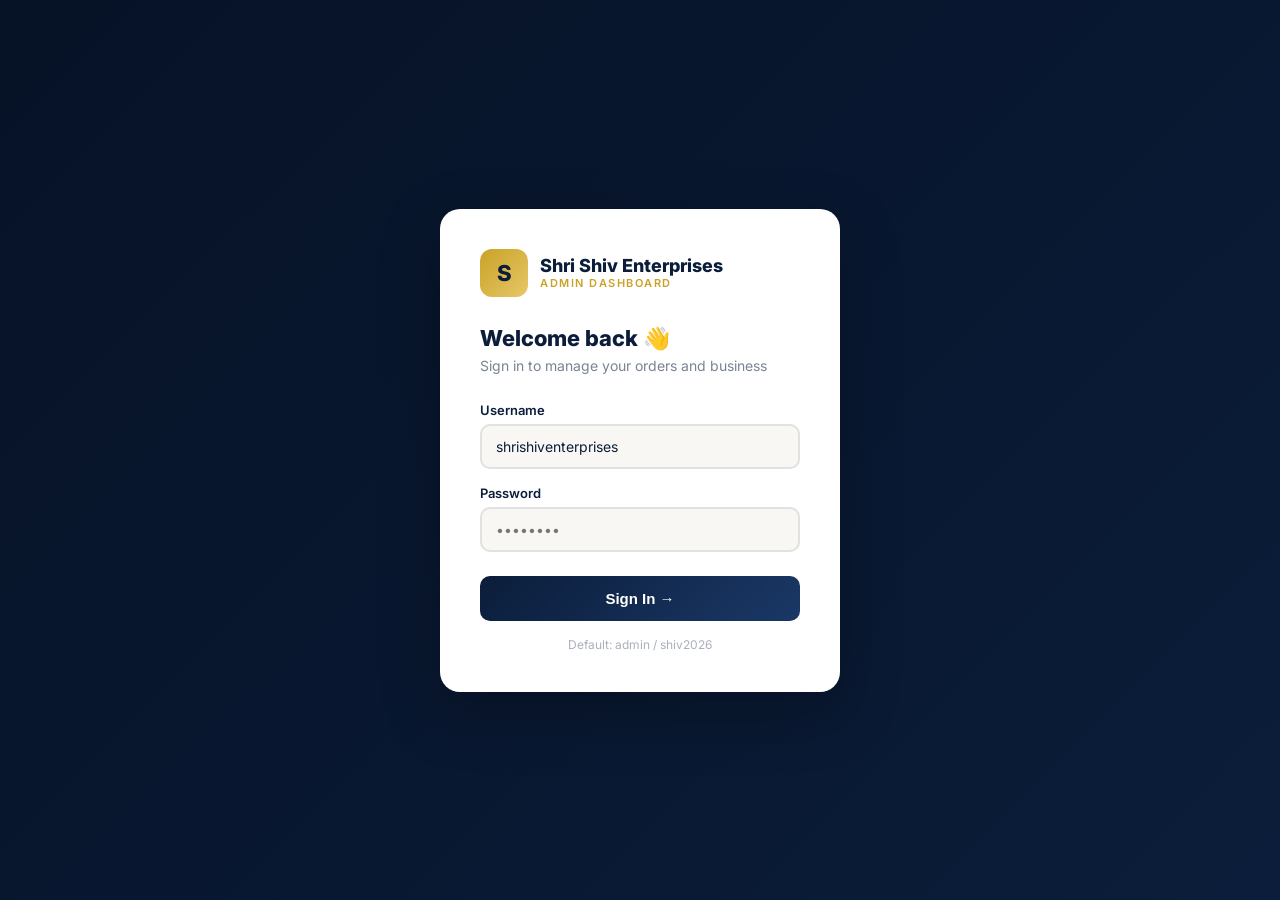
==== commit aa55f1cf: "✅ Admin username changed to shrishiventerprises" ====
--- a/admin.html
+++ b/admin.html
@@ -154,14 +154,14 @@
     <p class="login-sub">Sign in to manage your orders and business</p>
     <div class="form-group">
       <label class="form-label">Username</label>
-      <input class="form-input" id="loginUser" type="text" placeholder="admin" value="admin"/>
+      <input class="form-input" id="loginUser" type="text" placeholder="shrishiventerprises" value="shrishiventerprises"/>
     </div>
     <div class="form-group">
       <label class="form-label">Password</label>
       <input class="form-input" id="loginPass" type="password" placeholder="••••••••" onkeydown="if(event.key==='Enter')doLogin()"/>
     </div>
     <button class="login-btn" onclick="doLogin()">Sign In →</button>
-    <p class="login-err" id="loginErr">❌ Wrong credentials. Try admin / shiv2026</p>
+    <p class="login-err" id="loginErr">❌ Wrong credentials. Try shrishiventerprises / shiv2026</p>
     <p style="font-size:12px;color:rgba(11,29,58,.35);margin-top:16px;text-align:center">Default: admin / shiv2026</p>
   </div>
 </div>
@@ -284,7 +284,7 @@
 function doLogin(){
   const u=document.getElementById('loginUser').value.trim();
   const p=document.getElementById('loginPass').value.trim();
-  if((u==='admin'&&p==='shiv2026')||(u==='shiv'&&p==='shiv2026')){
+  if((u==='shrishiventerprises'&&p==='shiv2026')||(u==='admin'&&p==='shiv2026')){
     document.getElementById('loginPage').style.display='none';
     document.getElementById('dashboardPage').style.display='block';
     loadDashboard();
@@ -320,8 +320,23 @@
 // Merge real orders from website localStorage if any
 try{
   const real = JSON.parse(localStorage.getItem('sse_all_orders')||'[]');
-  allOrders = [...real, ...DEMO_ORDERS];
-} catch(e){}
+  // Normalize real order fields to match admin expected fields
+  const normalized = real.map(o=>({
+    id: o.id || o.orderId || ('SSE'+Date.now()),
+    name: o.name || 'N/A',
+    phone: o.phone || 'N/A',
+    email: o.email || '',
+    city: o.city || 'N/A',
+    state: o.state || 'N/A',
+    address: o.address || o.addr || 'N/A',
+    products: o.products || o.items || 'N/A',
+    total: o.total || 0,
+    payment: o.payment || 'N/A',
+    status: o.status || 'Pending',
+    date: o.date || new Date().toLocaleString('en-IN')
+  }));
+  allOrders = [...normalized, ...DEMO_ORDERS];
+} catch(e){ console.error('Order load error:',e); }
 
 // ===== TABS =====
 function switchTab(name, el){
@@ -394,7 +409,7 @@
       <td style="max-width:180px"><div style="white-space:nowrap;overflow:hidden;text-overflow:ellipsis;max-width:160px">${o.products}</div></td>
       <td><strong>₹${o.total}</strong></td>
       <td style="font-size:12px">${o.payment}</td>
-      <td><span class="status-badge ${o.status==='Paid'?'status-paid':o.status==='Pending'?'status-pending':'status-cod'}">${o.status}</span></td>
+      <td><span class="status-badge ${(o.status.includes('Paid')||o.status==='Paid')?'status-paid':(o.status.includes('Pending')||o.status==='Pending')?'status-pending':'status-cod'}">${o.status}</span></td>
       <td><button class="view-btn" onclick="viewOrder('${o.id}')">View</button></td>
     </tr>`).join('');
 }
@@ -425,7 +440,7 @@
       <div class="detail-item"><div class="detail-label">City / State</div><div class="detail-value">${o.city}, ${o.state}</div></div>
       <div class="detail-item" style="grid-column:1/-1"><div class="detail-label">Shipping Address</div><div class="detail-value">${o.address}</div></div>
       <div class="detail-item"><div class="detail-label">Payment</div><div class="detail-value">${o.payment}</div></div>
-      <div class="detail-item"><div class="detail-label">Status</div><div class="detail-value"><span class="status-badge ${o.status==='Paid'?'status-paid':'status-pending'}">${o.status}</span></div></div>
+      <div class="detail-item"><div class="detail-label">Status</div><div class="detail-value"><span class="status-badge ${o.status.includes('Paid')?'status-paid':'status-pending'}">${o.status}</span></div></div>
       <div class="detail-item"><div class="detail-label">Order Total</div><div class="detail-value" style="font-size:20px;color:var(--gold)">₹${o.total}</div></div>
       <div class="detail-item"><div class="detail-label">Date & Time</div><div class="detail-value">${o.date}</div></div>
     </div>
